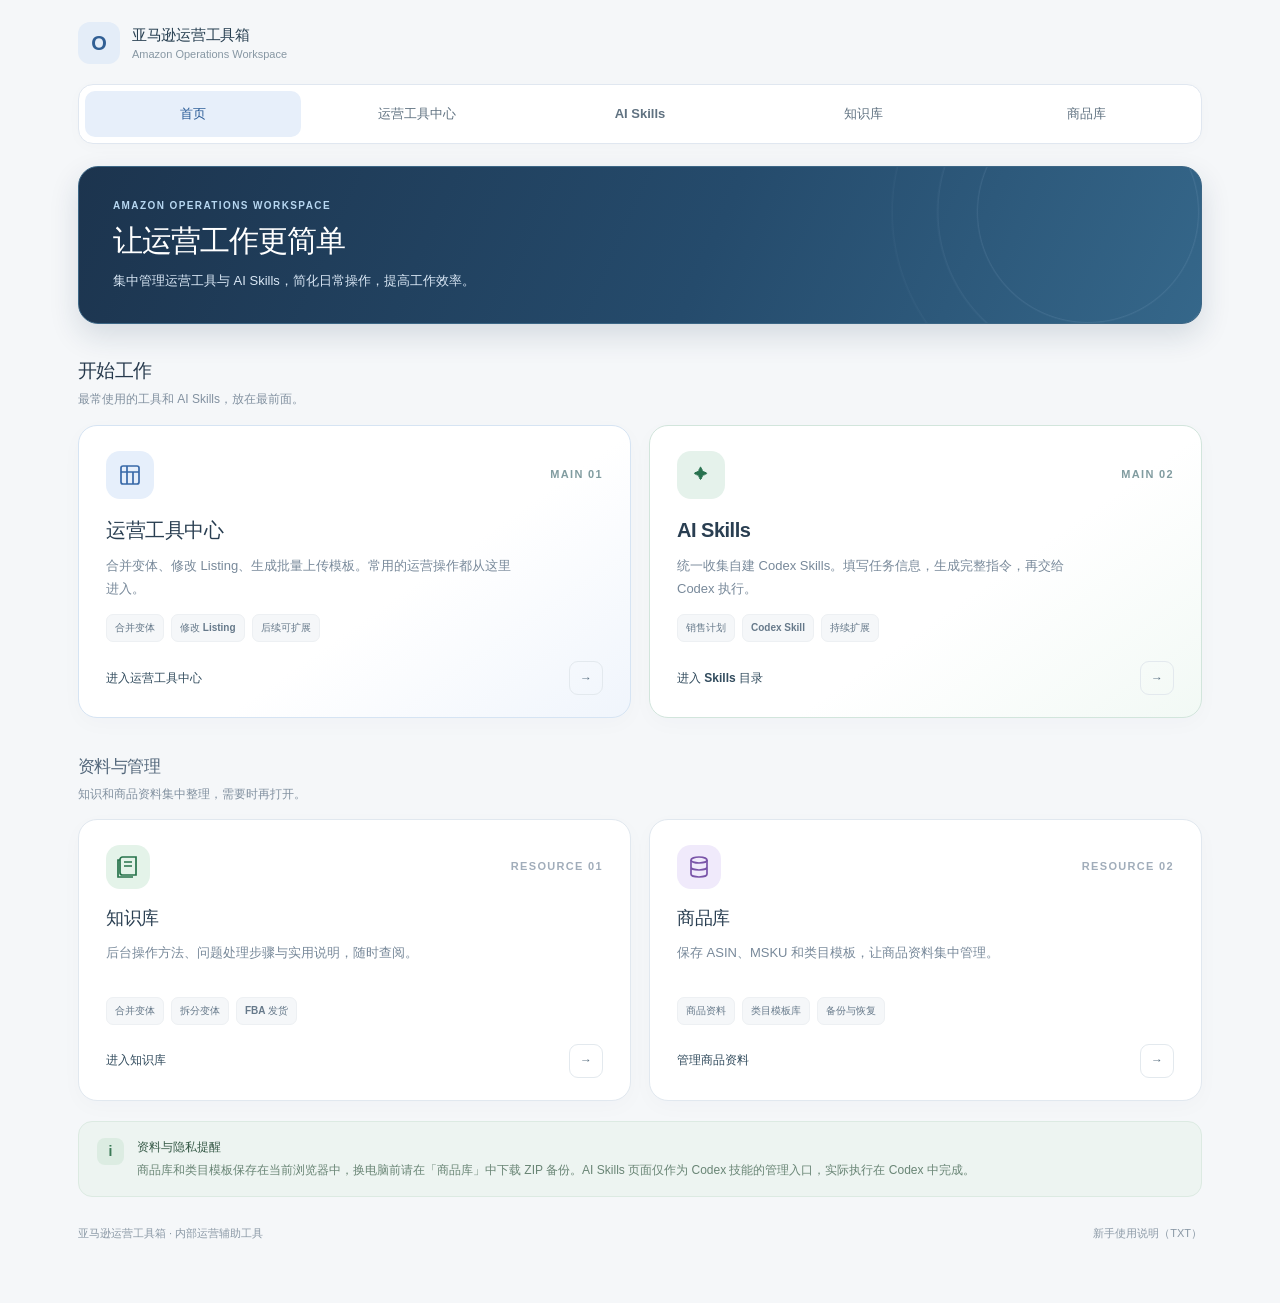
==== index.html @ e7466f0b "Polish homepage introduction copy" ====
<!doctype html>
<html lang="zh-CN">
<head>
<meta charset="utf-8"/>
<meta name="viewport" content="width=device-width, initial-scale=1"/>
<title>亚马逊运营工具箱</title>
<style>
:root{font-family:Inter,-apple-system,BlinkMacSystemFont,"Segoe UI","Microsoft YaHei",sans-serif;color:#243447;background:#f4f7fb;font-size:14px;line-height:1.6;font-synthesis:none}
*{box-sizing:border-box}body{margin:0}a{color:inherit;text-decoration:none}
.shell{max-width:1180px;margin:0 auto;padding:28px 26px 54px}
.topbar{display:flex;align-items:center;justify-content:space-between;gap:22px;margin-bottom:30px}
.brand{display:flex;align-items:center;gap:12px;min-width:0}
.brand-mark{display:grid;place-items:center;width:44px;height:44px;border-radius:14px;background:#dff1e6;color:#23734b;font-size:20px;font-weight:850}
.brand-name{font-size:14px;font-weight:800;color:#293d50}.brand-caption{font-size:11px;color:#8796a5;margin-top:2px}
.module-nav{display:flex;gap:5px;align-items:center;flex-wrap:wrap;padding:5px;border:1px solid #e2e8ef;background:#fff;border-radius:12px}
.module-nav a{padding:9px 13px;border-radius:8px;color:#627386;font-weight:700;font-size:12px;white-space:nowrap}
.module-nav a:hover{background:#f3f7f5;color:#2d6d4d}.module-nav a.active{background:#e7f3eb;color:#216b44}
.hero{display:grid;grid-template-columns:minmax(0,1.3fr) minmax(270px,.7fr);gap:22px;align-items:stretch;margin-bottom:22px}
.hero-main{padding:32px 36px;border-radius:22px;background:linear-gradient(125deg,#203c35 0%,#2c5947 64%,#39745b 100%);color:#fff;position:relative;overflow:hidden}
.hero-main:after{content:"";position:absolute;width:300px;height:300px;border:1px solid #ffffff18;border-radius:50%;right:-115px;top:-120px;box-shadow:0 0 0 36px #ffffff08,0 0 0 76px #ffffff05}
.eyebrow{font-size:10px;letter-spacing:.16em;font-weight:850;color:#c0e4ce;margin-bottom:12px}
h1{font-size:36px;line-height:1.22;letter-spacing:-.045em;margin:0;max-width:650px;position:relative;z-index:1}
.hero-main p{font-size:14px;line-height:1.9;color:#d6e6dc;max-width:600px;margin:15px 0 0;position:relative;z-index:1}
.hero-pill{display:inline-flex;align-items:center;gap:8px;margin-top:22px;padding:8px 12px;border-radius:999px;border:1px solid #ffffff2a;background:#ffffff0e;color:#eef8f1;font-size:11px;font-weight:700;position:relative;z-index:1}
.hero-pill span{width:6px;height:6px;border-radius:50%;background:#a7dfb9}
.hero-side{background:#fff;border:1px solid #e2e9ef;border-radius:22px;padding:22px 24px;display:flex;flex-direction:column;justify-content:center}
.hero-side h2{font-size:16px;margin:0;color:#2b4053;letter-spacing:-.02em}
.hero-side>p{font-size:12px;color:#8492a1;margin:5px 0 17px}
.flow-row{display:flex;gap:12px;align-items:center;padding:12px 0;border-top:1px solid #edf1f4}
.flow-icon{display:grid;place-items:center;width:34px;height:34px;flex:0 0 34px;border-radius:10px;background:#f0f5f2;color:#3b7755}
.flow-row strong{display:block;font-size:12px;color:#3c5063}.flow-row small{display:block;font-size:11px;color:#8a98a5;margin-top:2px}
.section-heading{display:flex;justify-content:space-between;align-items:flex-end;gap:18px;margin:32px 0 15px}
.section-heading h2{font-size:19px;letter-spacing:-.03em;margin:0;color:#26394c}.section-heading p{font-size:12px;color:#8291a0;margin:4px 0 0}
.module-grid{display:grid;grid-template-columns:repeat(2,minmax(0,1fr));gap:18px}
.module-card{display:flex;flex-direction:column;min-width:0;min-height:250px;background:#fff;border:1px solid #e1e8ef;border-radius:19px;padding:25px 27px 22px;box-shadow:0 6px 22px #26394c06;transition:transform .16s,border-color .16s,box-shadow .16s}
.module-card:hover{transform:translateY(-3px);border-color:#c4d9ce;box-shadow:0 12px 28px #26394c0c}
.card-top{display:flex;align-items:center;justify-content:space-between;gap:12px}
.card-icon{display:grid;place-items:center;width:48px;height:48px;border-radius:14px}
.knowledge .card-icon{background:#e4f3e9;color:#27734b}.tools .card-icon{background:#e6effb;color:#3969a8}.library .card-icon{background:#f0eafb;color:#7954a8}.skills .card-icon{background:#e5f2eb;color:#28724f}.agent .card-icon{background:#e2f5ec;color:#247b52}
.card-no{font-size:11px;font-weight:850;letter-spacing:.12em;color:#a1adba}
.module-card h3{font-size:20px;letter-spacing:-.025em;color:#293e51;margin:15px 0 8px}
.module-card .desc{font-size:13px;color:#78899a;line-height:1.8;margin:0;min-height:42px;max-width:410px}
.tag-row{display:flex;gap:7px;flex-wrap:wrap;margin-top:14px}
.tag{padding:5px 8px;background:#f5f7f9;border:1px solid #edf0f3;border-radius:7px;font-size:10px;color:#66798a;font-weight:700}
.card-foot{display:flex;align-items:center;justify-content:space-between;gap:10px;margin-top:auto;padding-top:19px;color:#314b5d;font-size:12px;font-weight:800}
.card-foot .arrow{display:grid;place-items:center;width:34px;height:34px;border:1px solid #e3e9ee;border-radius:9px;color:#5f7485;transition:transform .16s}
.module-card:hover .arrow{transform:translateX(3px)}
.module-card:focus-visible{outline:3px solid #7aaf90;outline-offset:3px}
.module-card.featured{border-color:#d2e5dc;background:linear-gradient(145deg,#ffffff 58%,#f2f9f5 100%)}
.module-card.featured.tools{background:linear-gradient(145deg,#ffffff 58%,#f0f5fc 100%);border-color:#d6e4f3}
.module-card.featured .card-no{color:#819ca0}
.section-heading.secondary{margin-top:35px}
.section-heading.secondary h2{font-size:17px;color:#53677b}
.module-card.secondary-card{min-height:220px}
.module-card.secondary-card h3{font-size:18px}
.module-card.secondary-card .card-icon{width:44px;height:44px}
.info-strip{display:flex;align-items:flex-start;gap:13px;padding:16px 18px;margin-top:20px;background:#edf4f1;border:1px solid #dceae2;border-radius:14px}
.info-mark{display:grid;place-items:center;flex:0 0 27px;width:27px;height:27px;border-radius:8px;background:#dcece2;color:#3b7956;font-weight:850}
.info-strip strong{display:block;color:#365a47;font-size:12px}.info-strip p{margin:3px 0 0;color:#698575;font-size:12px;line-height:1.7}
.footer{display:flex;justify-content:space-between;gap:16px;flex-wrap:wrap;color:#8b99a6;font-size:11px;margin-top:28px}
@media(max-width:900px){.topbar{align-items:flex-start;flex-direction:column;margin-bottom:25px}.hero{grid-template-columns:1fr}.hero-main{padding:30px}.hero-side{padding:21px 23px}.module-grid{grid-template-columns:1fr 1fr}}
@media(max-width:600px){.module-grid{grid-template-columns:1fr}.module-card.featured{min-height:0}.shell{padding:18px 13px 35px}.module-nav{width:100%;gap:3px}.module-nav a{flex:1;text-align:center;padding:9px 5px;font-size:11px}.hero-main{padding:25px 22px;border-radius:17px}h1{font-size:30px}.hero-side{border-radius:17px}.module-grid{grid-template-columns:1fr}.module-card{min-height:0}.module-card .desc{min-height:0}.section-heading{margin-top:26px}.footer{display:block}.footer span{display:block;margin-top:5px}}

/* 统一主导航：独立横排，优先展示常用工具与 Skills */
.topbar,.site-header,header:has(> nav){flex-direction:column!important;align-items:stretch!important;justify-content:flex-start!important;gap:17px!important;margin-bottom:26px!important}
.topbar .brand,.site-header .brand,header:has(> nav) .brand{align-self:flex-start}
nav[aria-label="工具模块"],nav[aria-label="工具导航"]{display:grid!important;grid-template-columns:repeat(5,minmax(0,1fr))!important;gap:8px!important;width:100%!important;padding:7px!important;margin:0!important;background:#fff!important;border:1px solid #e0e8ed!important;border-radius:16px!important;box-shadow:0 5px 20px rgba(35,53,72,.045)!important}
nav[aria-label="工具模块"] a,nav[aria-label="工具导航"] a{display:flex!important;align-items:center!important;justify-content:center!important;text-align:center!important;padding:13px 8px!important;min-height:47px!important;border:0!important;border-radius:11px!important;font-size:13px!important;font-weight:750!important;white-space:nowrap!important;text-decoration:none!important;color:#526677!important}
nav[aria-label="工具模块"] a:hover,nav[aria-label="工具导航"] a:hover{background:#f0f6f3!important;color:#28734d!important}
nav[aria-label="工具模块"] a.active,nav[aria-label="工具导航"] a.active{background:#e2f1e8!important;color:#216a46!important}
nav[aria-label="工具模块"] a:focus-visible,nav[aria-label="工具导航"] a:focus-visible{outline:2px solid #398e63!important;outline-offset:2px!important}
@media(max-width:650px){nav[aria-label="工具模块"],nav[aria-label="工具导航"]{display:flex!important;overflow-x:auto!important;gap:5px!important;scrollbar-width:thin}nav[aria-label="工具模块"] a,nav[aria-label="工具导航"] a{flex:0 0 auto!important;padding:11px 13px!important;min-height:43px!important}}

</style>
<link rel="stylesheet" href="./workspace-shell.css?v=navy-20261105-1"/>
</head>
<body>
<main class="shell">
<header class="workspace-header"><a class="workspace-brand" href="./index.html" aria-label="亚马逊运营工具箱首页"><span class="workspace-logo" aria-hidden="true">O</span><span><span class="workspace-name">亚马逊运营工具箱</span><span class="workspace-sub">Amazon Operations Workspace</span></span></a><nav class="workspace-nav" aria-label="工具模块">
<a href="./index.html" class="active" aria-current="page">首页</a>
<a href="./tools.html" id="navTools">运营工具中心</a>
<a href="./skills.html">AI Skills</a>
<a href="./variation-guide.html">知识库</a>
<a href="./listing.html?view=library" id="navLibrary">商品库</a>
</nav></header>
<section class="hero workspace-home-hero" aria-labelledby="pageTitle">
  <div class="hero-main workspace-intro">
    <div class="eyebrow">AMAZON OPERATIONS WORKSPACE</div>
    <h1 id="pageTitle">让运营工作更简单</h1>
    <p>集中管理运营工具与 AI Skills，简化日常操作，提高工作效率。</p>
    <div class="hero-pill"><span></span>常用工具优先 · AI Skills 集中管理</div>
  </div>
  <aside class="hero-side">
    <h2>从这里开始</h2>
    <p>选择任务入口，减少重复查找。</p>
    <div class="flow-row"><span class="flow-icon">▦</span><span><strong>运营工具中心</strong><small>变体合并、Listing 修改等</small></span></div>
    <div class="flow-row"><span class="flow-icon">✦</span><span><strong>AI Skills</strong><small>销售计划与后续自建技能</small></span></div>
    <div class="flow-row"><span class="flow-icon">▤</span><span><strong>知识库</strong><small>操作方法与使用说明</small></span></div>
    <div class="flow-row"><span class="flow-icon">▱</span><span><strong>商品库</strong><small>ASIN、MSKU 与类目模板</small></span></div>
  </aside>
</section>
<div class="section-heading"><div><h2>开始工作</h2><p>最常使用的工具和 AI Skills，放在最前面。</p></div></div>
<section class="module-grid" aria-label="主要功能入口">
  <a class="module-card tools featured" href="./tools.html">
    <div class="card-top"><span class="card-icon"><svg width="24" height="24" viewBox="0 0 24 24" fill="none" stroke="currentColor" stroke-width="1.7"><rect x="3" y="3" width="18" height="18" rx="2"/><path d="M3 9h18M9 3v18M15 9v12"/></svg></span><span class="card-no">MAIN 01</span></div>
    <h3>运营工具中心</h3><p class="desc">合并变体、修改 Listing、生成批量上传模板。常用的运营操作都从这里进入。</p>
    <div class="tag-row"><span class="tag">合并变体</span><span class="tag">修改 Listing</span><span class="tag">后续可扩展</span></div>
    <div class="card-foot"><span>进入运营工具中心</span><span class="arrow">→</span></div>
  </a>
  <a class="module-card skills featured" href="./skills.html">
    <div class="card-top"><span class="card-icon" aria-hidden="true">✦</span><span class="card-no">MAIN 02</span></div>
    <h3>AI Skills</h3><p class="desc">统一收集自建 Codex Skills。填写任务信息，生成完整指令，再交给 Codex 执行。</p>
    <div class="tag-row"><span class="tag">销售计划</span><span class="tag">Codex Skill</span><span class="tag">持续扩展</span></div>
    <div class="card-foot"><span>进入 Skills 目录</span><span class="arrow">→</span></div>
  </a>
</section>
<div class="section-heading secondary"><div><h2>资料与管理</h2><p>知识和商品资料集中整理，需要时再打开。</p></div></div>
<section class="module-grid" aria-label="资料管理入口">
  <a class="module-card knowledge secondary-card" href="./variation-guide.html">
    <div class="card-top"><span class="card-icon"><svg width="24" height="24" viewBox="0 0 24 24" fill="none" stroke="currentColor" stroke-width="1.7"><path d="M4 4.5A2.5 2.5 0 0 1 6.5 2H20v18H6.5A2.5 2.5 0 0 1 4 17.5z"/><path d="M4 5H2v17h15M8 7h8M8 11h8"/></svg></span><span class="card-no">RESOURCE 01</span></div>
    <h3>知识库</h3><p class="desc">后台操作方法、问题处理步骤与实用说明，随时查阅。</p>
    <div class="tag-row"><span class="tag">合并变体</span><span class="tag">拆分变体</span><span class="tag">FBA 发货</span></div>
    <div class="card-foot"><span>进入知识库</span><span class="arrow">→</span></div>
  </a>
  <a class="module-card library secondary-card" href="./listing.html?view=library">
    <div class="card-top"><span class="card-icon"><svg width="24" height="24" viewBox="0 0 24 24" fill="none" stroke="currentColor" stroke-width="1.7"><ellipse cx="12" cy="5" rx="8" ry="3"/><path d="M4 5v14c0 1.7 3.6 3 8 3s8-1.3 8-3V5M4 12c0 1.7 3.6 3 8 3s8-1.3 8-3"/></svg></span><span class="card-no">RESOURCE 02</span></div>
    <h3>商品库</h3><p class="desc">保存 ASIN、MSKU 和类目模板，让商品资料集中管理。</p>
    <div class="tag-row"><span class="tag">商品资料</span><span class="tag">类目模板库</span><span class="tag">备份与恢复</span></div>
    <div class="card-foot"><span>管理商品资料</span><span class="arrow">→</span></div>
  </a>
</section>
<div class="info-strip"><span class="info-mark">i</span><div><strong>资料与隐私提醒</strong><p>商品库和类目模板保存在当前浏览器中，换电脑前请在「商品库」中下载 ZIP 备份。AI Skills 页面仅作为 Codex 技能的管理入口，实际执行在 Codex 中完成。</p></div></div>
<footer class="footer"><span>亚马逊运营工具箱 · 内部运营辅助工具</span><span><a href="./使用说明.txt" download="亚马逊运营工具箱-新手使用说明.txt">新手使用说明（TXT）</a></span></footer>
</main>
</body>
</html>
---- workspace-shell.css ----
/* Unified workspace visual system — shared across active pages */
:root{--ws-ink:#24364b;--ws-muted:#73869a;--ws-line:#e0e7f0;--ws-green:#365f91}
body{background:#f5f7f9!important;color:var(--ws-ink)}
.shell{max-width:1180px!important;margin:0 auto!important;padding:22px 28px 60px!important}
.workspace-header{display:flex!important;flex-direction:column!important;align-items:stretch!important;gap:20px!important;margin:0 0 22px!important}
.workspace-brand{display:flex!important;align-items:center!important;gap:12px!important;align-self:flex-start!important;text-decoration:none!important;color:#263e50!important}
.workspace-brand .workspace-logo{display:grid;place-items:center;width:42px;height:42px;flex:0 0 42px;background:#e4edf8;color:#315f94;border-radius:12px;font-size:20px;font-weight:850}
.workspace-brand .workspace-name{display:block;font-size:15px;font-weight:800;line-height:1.4;letter-spacing:-.02em}
.workspace-brand .workspace-sub{display:block;font-size:11px;color:#8797a3;font-weight:500;line-height:1.5;margin-top:1px}
nav.workspace-nav{width:100%!important;display:grid!important;grid-template-columns:repeat(5,minmax(0,1fr))!important;gap:7px!important;margin:0!important;padding:6px!important;background:#fff!important;border:1px solid var(--ws-line)!important;border-radius:15px!important;box-shadow:0 3px 16px #26394c05!important}
nav.workspace-nav a{display:flex!important;align-items:center!important;justify-content:center!important;min-height:46px!important;padding:10px 8px!important;border:0!important;border-radius:10px!important;text-align:center!important;text-decoration:none!important;color:#607281!important;font-size:13px!important;font-weight:720!important;white-space:nowrap!important;background:transparent!important}
nav.workspace-nav a.active{background:#e7effa!important;color:#295b96!important}
nav.workspace-nav a:hover:not(.active){background:#f0f4fa!important;color:#315f94!important}
nav.workspace-nav a:focus-visible{outline:2px solid #547eaf!important;outline-offset:2px!important}
.workspace-intro,.hero.workspace-intro,.hero-main.workspace-intro{box-sizing:border-box!important;display:flex!important;flex-direction:column!important;justify-content:center!important;gap:0!important;min-height:158px!important;height:auto!important;margin:0 0 24px!important;padding:27px 34px!important;background:linear-gradient(114deg,#1c344e 0%,#254b6c 56%,#35678a 100%)!important;border:1px solid #3c6685!important;border-radius:20px!important;box-shadow:0 12px 30px rgba(21,48,78,.14)!important;color:#f6faf8!important;overflow:hidden!important;position:relative!important;isolation:isolate!important}
.workspace-intro:before{content:""!important;position:absolute!important;right:-102px!important;top:-170px!important;width:430px!important;height:430px!important;border-radius:50%!important;background:radial-gradient(circle at 50% 50%,transparent 36%,rgba(186,211,239,.10) 36.3%,transparent 36.8%,transparent 49%,rgba(186,211,239,.07) 49.3%,transparent 50%,transparent 64%,rgba(186,211,239,.045) 64.3%,transparent 65%)!important;pointer-events:none!important;z-index:-1!important}
.workspace-intro:after{display:none!important}
.workspace-intro>*{position:relative;z-index:1}
.workspace-intro .eyebrow{margin:0 0 7px!important;color:#b7d7f1!important;font-size:10px!important;font-weight:800!important;letter-spacing:.14em!important}
.workspace-intro h1,.workspace-intro #pageTitle{margin:0!important;color:#ffffff!important;font-size:30px!important;font-weight:800!important;line-height:1.32!important;letter-spacing:-.035em!important;max-width:900px!important}
.workspace-intro p,.workspace-intro .hero-copy,.workspace-intro #pageDescription{margin:9px 0 0!important;color:#d9e7f5!important;font-size:13px!important;font-weight:400!important;line-height:1.7!important;max-width:890px!important}
.workspace-intro p strong{color:#fff!important}
.workspace-intro .hero-pill{display:none!important}
.workspace-home-hero{display:block!important;margin:0!important}
.workspace-home-hero .hero-side{display:none!important}
.workspace-home-hero .hero-main.workspace-intro{margin-bottom:24px!important}
.workspace-home-hero h1 br{display:none!important}
.workspace-home-hero h1 br:after{content:" "}
.workspace-body-nav-spacer{display:none}
@media(max-width:700px){.shell{padding:16px 14px 38px!important}.workspace-header{gap:13px!important;margin-bottom:17px!important}nav.workspace-nav{display:flex!important;overflow-x:auto!important;gap:3px!important;scrollbar-width:thin}nav.workspace-nav a{flex:0 0 auto!important;min-height:41px!important;padding:9px 13px!important;font-size:12px!important}.workspace-intro,.hero.workspace-intro,.hero-main.workspace-intro{min-height:145px!important;padding:24px 22px!important;border-radius:16px!important}.workspace-intro h1,.workspace-intro #pageTitle{font-size:26px!important}}
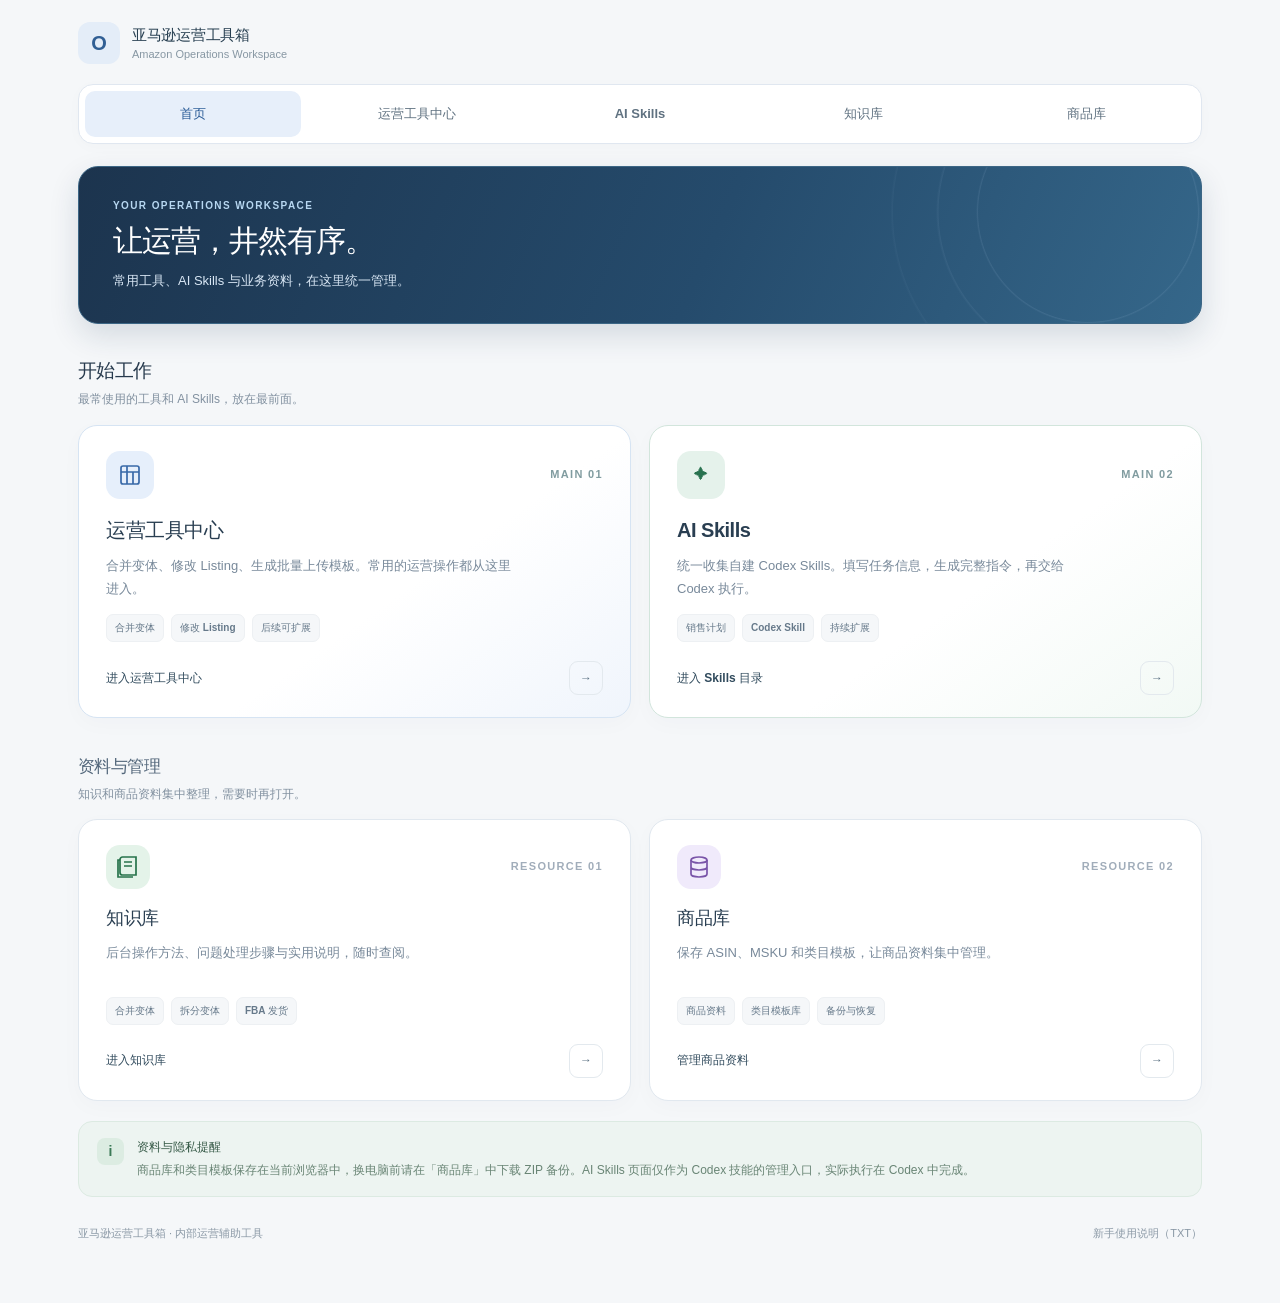
==== commit 6bf5a017: "Refine homepage hero copy for a minimalist premium app tone" ====
--- a/index.html
+++ b/index.html
@@ -85,9 +85,9 @@
 </nav></header>
 <section class="hero workspace-home-hero" aria-labelledby="pageTitle">
   <div class="hero-main workspace-intro">
-    <div class="eyebrow">AMAZON OPERATIONS WORKSPACE</div>
-    <h1 id="pageTitle">让运营工作更简单</h1>
-    <p>集中管理运营工具与 AI Skills，简化日常操作，提高工作效率。</p>
+    <div class="eyebrow">YOUR OPERATIONS WORKSPACE</div>
+    <h1 id="pageTitle">让运营，井然有序。</h1>
+    <p>常用工具、AI Skills 与业务资料，在这里统一管理。</p>
     <div class="hero-pill"><span></span>常用工具优先 · AI Skills 集中管理</div>
   </div>
   <aside class="hero-side">
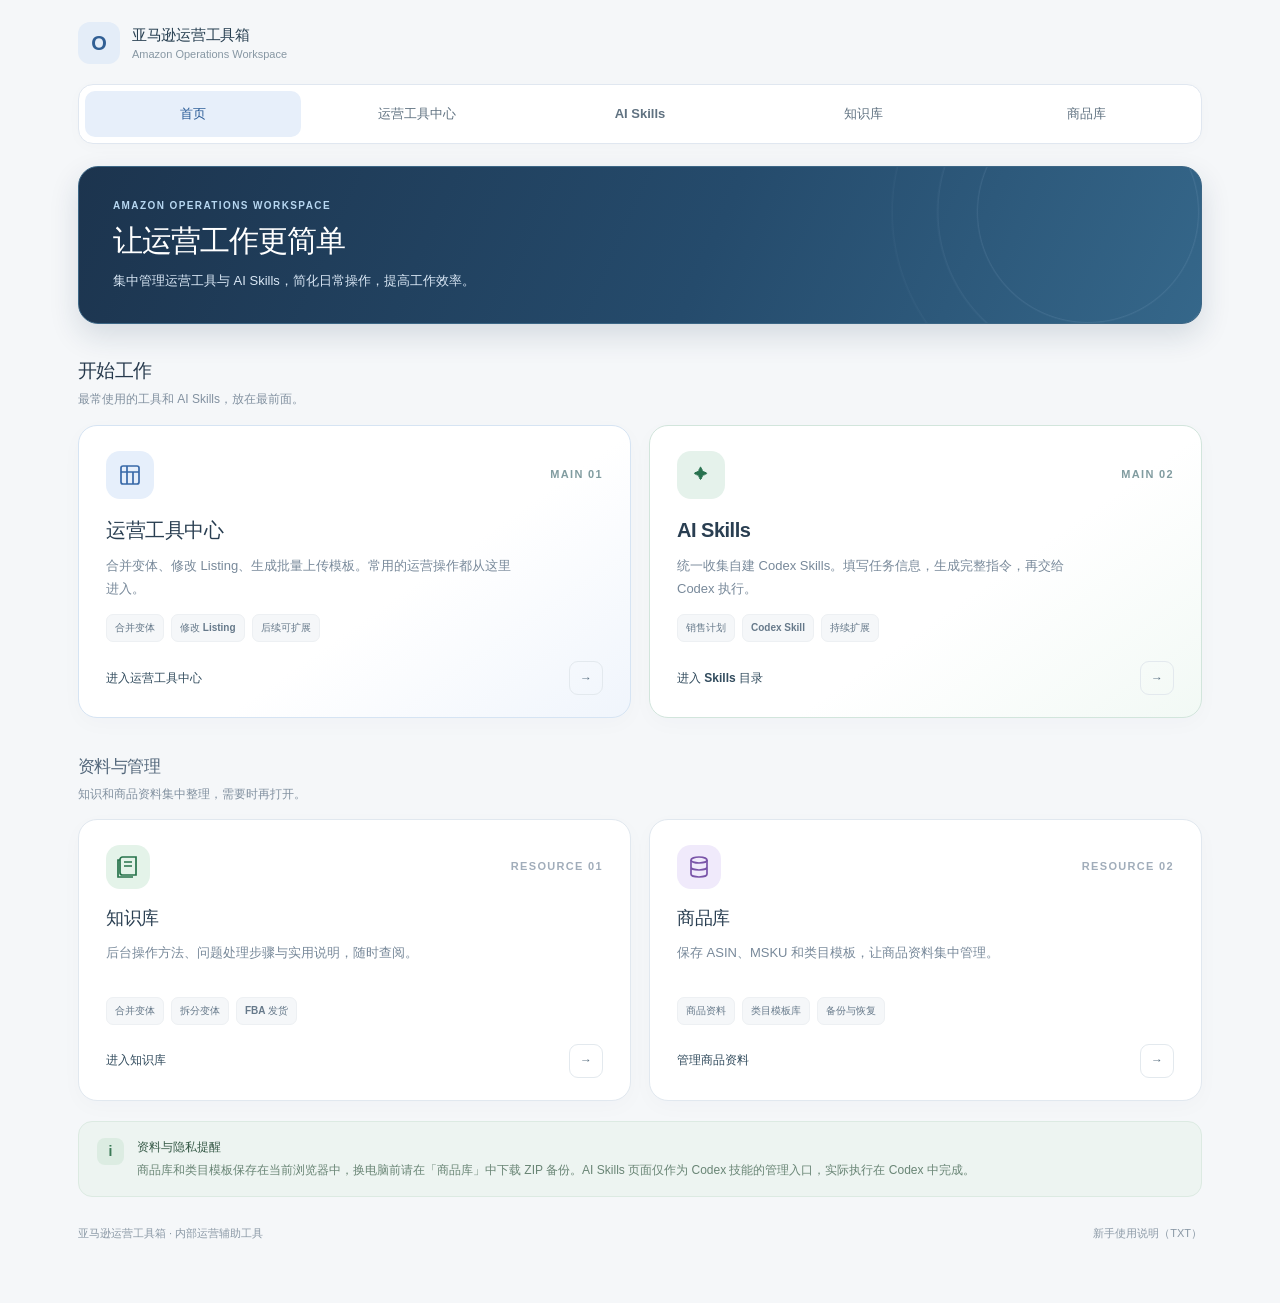
==== commit 6c2ab615: "Refine premium workspace hero copy and restore homepage wording" ====
--- a/index.html
+++ b/index.html
@@ -85,9 +85,9 @@
 </nav></header>
 <section class="hero workspace-home-hero" aria-labelledby="pageTitle">
   <div class="hero-main workspace-intro">
-    <div class="eyebrow">YOUR OPERATIONS WORKSPACE</div>
-    <h1 id="pageTitle">让运营，井然有序。</h1>
-    <p>常用工具、AI Skills 与业务资料，在这里统一管理。</p>
+    <div class="eyebrow">AMAZON OPERATIONS WORKSPACE</div>
+    <h1 id="pageTitle">让运营工作更简单</h1>
+    <p>集中管理运营工具与 AI Skills，简化日常操作，提高工作效率。</p>
     <div class="hero-pill"><span></span>常用工具优先 · AI Skills 集中管理</div>
   </div>
   <aside class="hero-side">
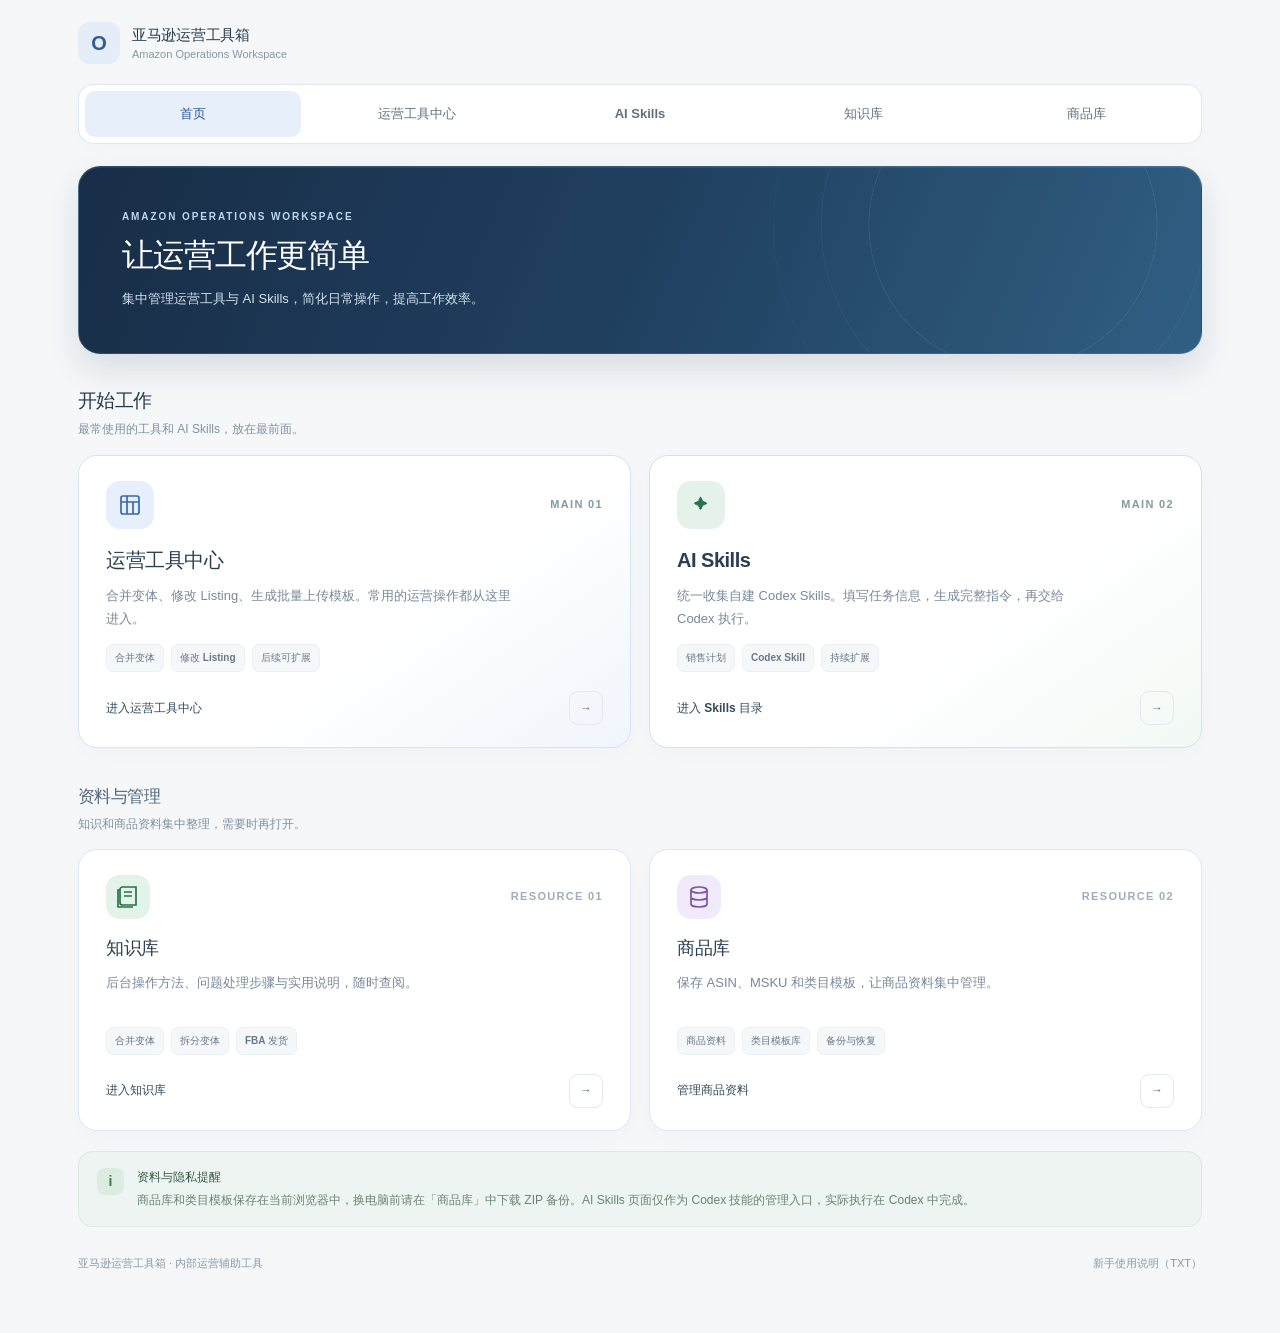
==== commit d6efee6f: "Refresh premium blue theme styles without stale cache" ====
--- a/index.html
+++ b/index.html
@@ -72,7 +72,7 @@
 @media(max-width:650px){nav[aria-label="工具模块"],nav[aria-label="工具导航"]{display:flex!important;overflow-x:auto!important;gap:5px!important;scrollbar-width:thin}nav[aria-label="工具模块"] a,nav[aria-label="工具导航"] a{flex:0 0 auto!important;padding:11px 13px!important;min-height:43px!important}}
 
 </style>
-<link rel="stylesheet" href="./workspace-shell.css?v=navy-20261105-1"/>
+<link rel="stylesheet" href="./workspace-shell.css?v=navy-premium-20261105-2"/>
 </head>
 <body>
 <main class="shell">
--- a/workspace-shell.css
+++ b/workspace-shell.css
@@ -28,3 +28,35 @@
 .workspace-home-hero h1 br:after{content:" "}
 .workspace-body-nav-spacer{display:none}
 @media(max-width:700px){.shell{padding:16px 14px 38px!important}.workspace-header{gap:13px!important;margin-bottom:17px!important}nav.workspace-nav{display:flex!important;overflow-x:auto!important;gap:3px!important;scrollbar-width:thin}nav.workspace-nav a{flex:0 0 auto!important;min-height:41px!important;padding:9px 13px!important;font-size:12px!important}.workspace-intro,.hero.workspace-intro,.hero-main.workspace-intro{min-height:145px!important;padding:24px 22px!important;border-radius:16px!important}.workspace-intro h1,.workspace-intro #pageTitle{font-size:26px!important}}
+
+/* Premium dark-blue introduction cards: restrained typography and depth */
+.workspace-intro,.hero.workspace-intro,.hero-main.workspace-intro{
+ min-height:188px!important;
+ padding:34px 43px!important;
+ background:linear-gradient(113deg,#182d47 0%,#203f5f 49%,#305f83 100%)!important;
+ border:1px solid rgba(153,189,222,.19)!important;
+ border-radius:22px!important;
+ box-shadow:0 15px 34px rgba(23,51,80,.13),inset 0 1px rgba(255,255,255,.08)!important;
+}
+.workspace-intro:before{
+ right:-72px!important;top:-202px!important;width:520px!important;height:520px!important;
+ background:radial-gradient(circle at center,transparent 39%,rgba(182,210,241,.13) 39.1%,transparent 39.4%,transparent 52%,rgba(182,210,241,.075) 52.1%,transparent 52.4%,transparent 65%,rgba(182,210,241,.04) 65.1%,transparent 65.4%)!important;
+}
+.workspace-intro .eyebrow{
+ font-size:10px!important;letter-spacing:.19em!important;
+ font-weight:750!important;color:#bdd6ef!important;margin-bottom:10px!important;
+}
+.workspace-intro h1,.workspace-intro #pageTitle{
+ font-size:32px!important;letter-spacing:-.035em!important;
+ font-weight:760!important;line-height:1.25!important;
+}
+.workspace-intro p,.workspace-intro .hero-copy,.workspace-intro #pageDescription{
+ max-width:690px!important;font-size:13px!important;line-height:1.85!important;
+ font-weight:400!important;color:#d5e3f1!important;margin-top:12px!important;
+}
+.workspace-home-hero .hero-main.workspace-intro{margin-bottom:24px!important}
+@media(max-width:700px){
+ .workspace-intro,.hero.workspace-intro,.hero-main.workspace-intro{min-height:166px!important;padding:26px 24px!important}
+ .workspace-intro h1,.workspace-intro #pageTitle{font-size:27px!important}
+ .workspace-intro:before{right:-240px!important}
+}
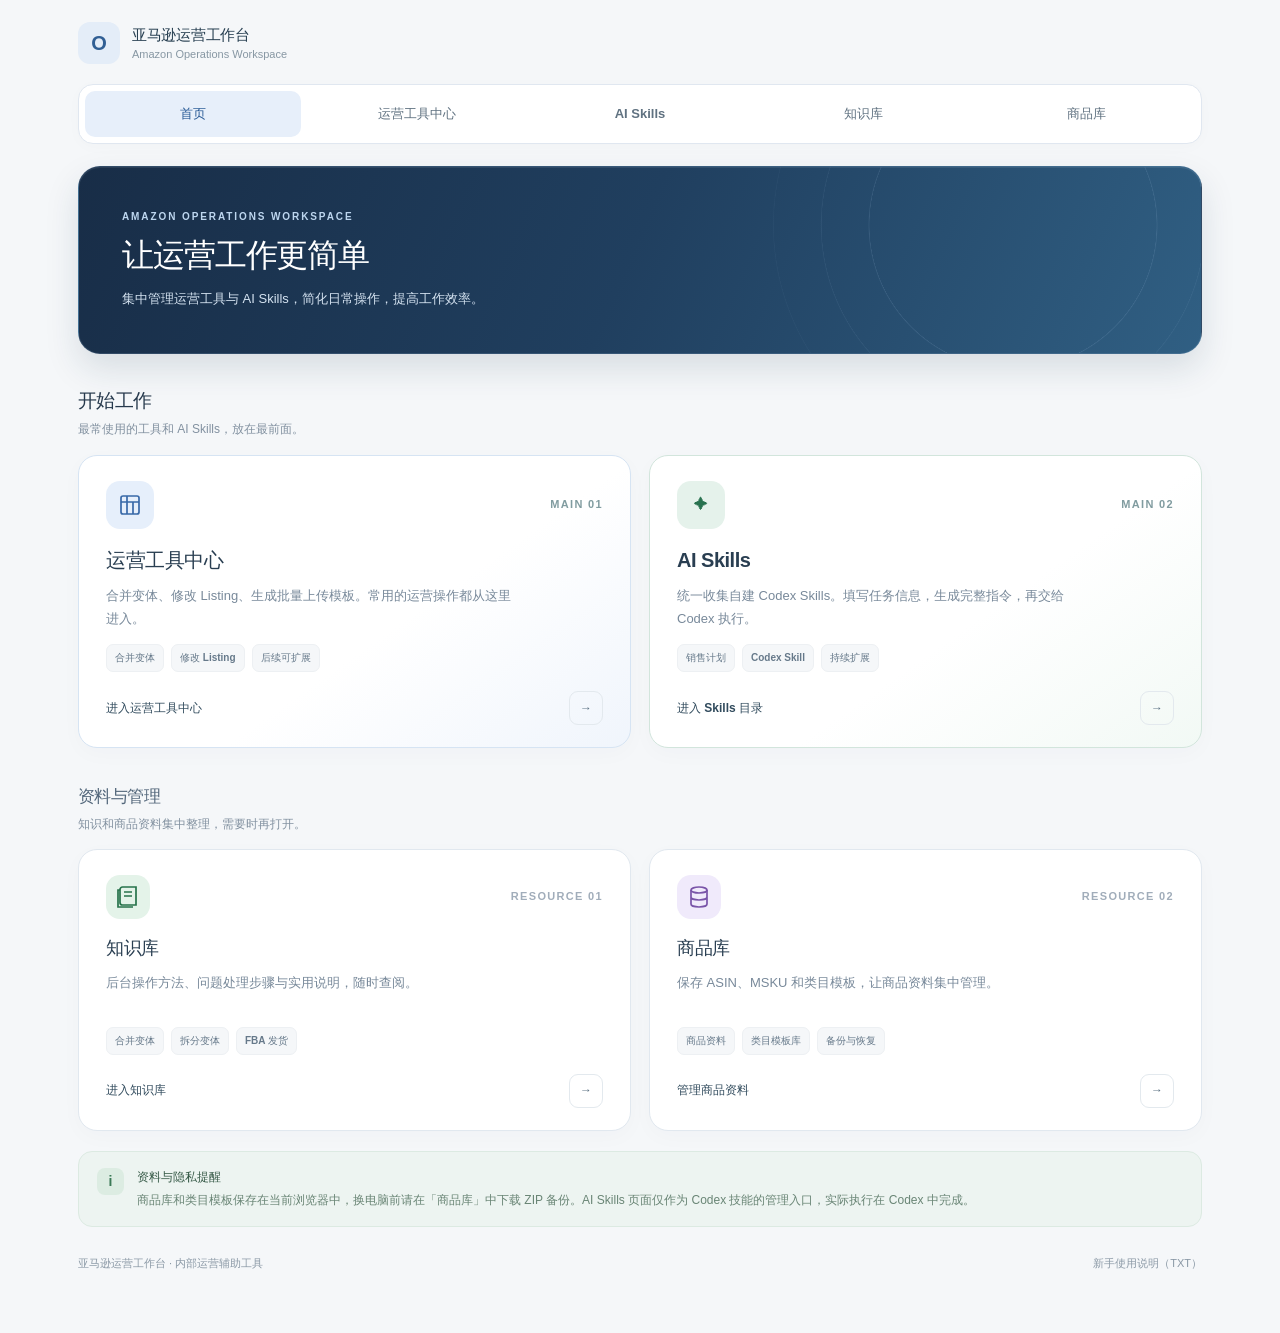
==== commit bb24a478: "Rename workspace brand to 亚马逊运营工作台" ====
--- a/index.html
+++ b/index.html
@@ -3,7 +3,7 @@
 <head>
 <meta charset="utf-8"/>
 <meta name="viewport" content="width=device-width, initial-scale=1"/>
-<title>亚马逊运营工具箱</title>
+<title>亚马逊运营工作台</title>
 <style>
 :root{font-family:Inter,-apple-system,BlinkMacSystemFont,"Segoe UI","Microsoft YaHei",sans-serif;color:#243447;background:#f4f7fb;font-size:14px;line-height:1.6;font-synthesis:none}
 *{box-sizing:border-box}body{margin:0}a{color:inherit;text-decoration:none}
@@ -76,7 +76,7 @@
 </head>
 <body>
 <main class="shell">
-<header class="workspace-header"><a class="workspace-brand" href="./index.html" aria-label="亚马逊运营工具箱首页"><span class="workspace-logo" aria-hidden="true">O</span><span><span class="workspace-name">亚马逊运营工具箱</span><span class="workspace-sub">Amazon Operations Workspace</span></span></a><nav class="workspace-nav" aria-label="工具模块">
+<header class="workspace-header"><a class="workspace-brand" href="./index.html" aria-label="亚马逊运营工作台首页"><span class="workspace-logo" aria-hidden="true">O</span><span><span class="workspace-name">亚马逊运营工作台</span><span class="workspace-sub">Amazon Operations Workspace</span></span></a><nav class="workspace-nav" aria-label="工具模块">
 <a href="./index.html" class="active" aria-current="page">首页</a>
 <a href="./tools.html" id="navTools">运营工具中心</a>
 <a href="./skills.html">AI Skills</a>
@@ -130,7 +130,7 @@
   </a>
 </section>
 <div class="info-strip"><span class="info-mark">i</span><div><strong>资料与隐私提醒</strong><p>商品库和类目模板保存在当前浏览器中，换电脑前请在「商品库」中下载 ZIP 备份。AI Skills 页面仅作为 Codex 技能的管理入口，实际执行在 Codex 中完成。</p></div></div>
-<footer class="footer"><span>亚马逊运营工具箱 · 内部运营辅助工具</span><span><a href="./使用说明.txt" download="亚马逊运营工具箱-新手使用说明.txt">新手使用说明（TXT）</a></span></footer>
+<footer class="footer"><span>亚马逊运营工作台 · 内部运营辅助工具</span><span><a href="./使用说明.txt" download="亚马逊运营工作台-新手使用说明.txt">新手使用说明（TXT）</a></span></footer>
 </main>
 </body>
 </html>
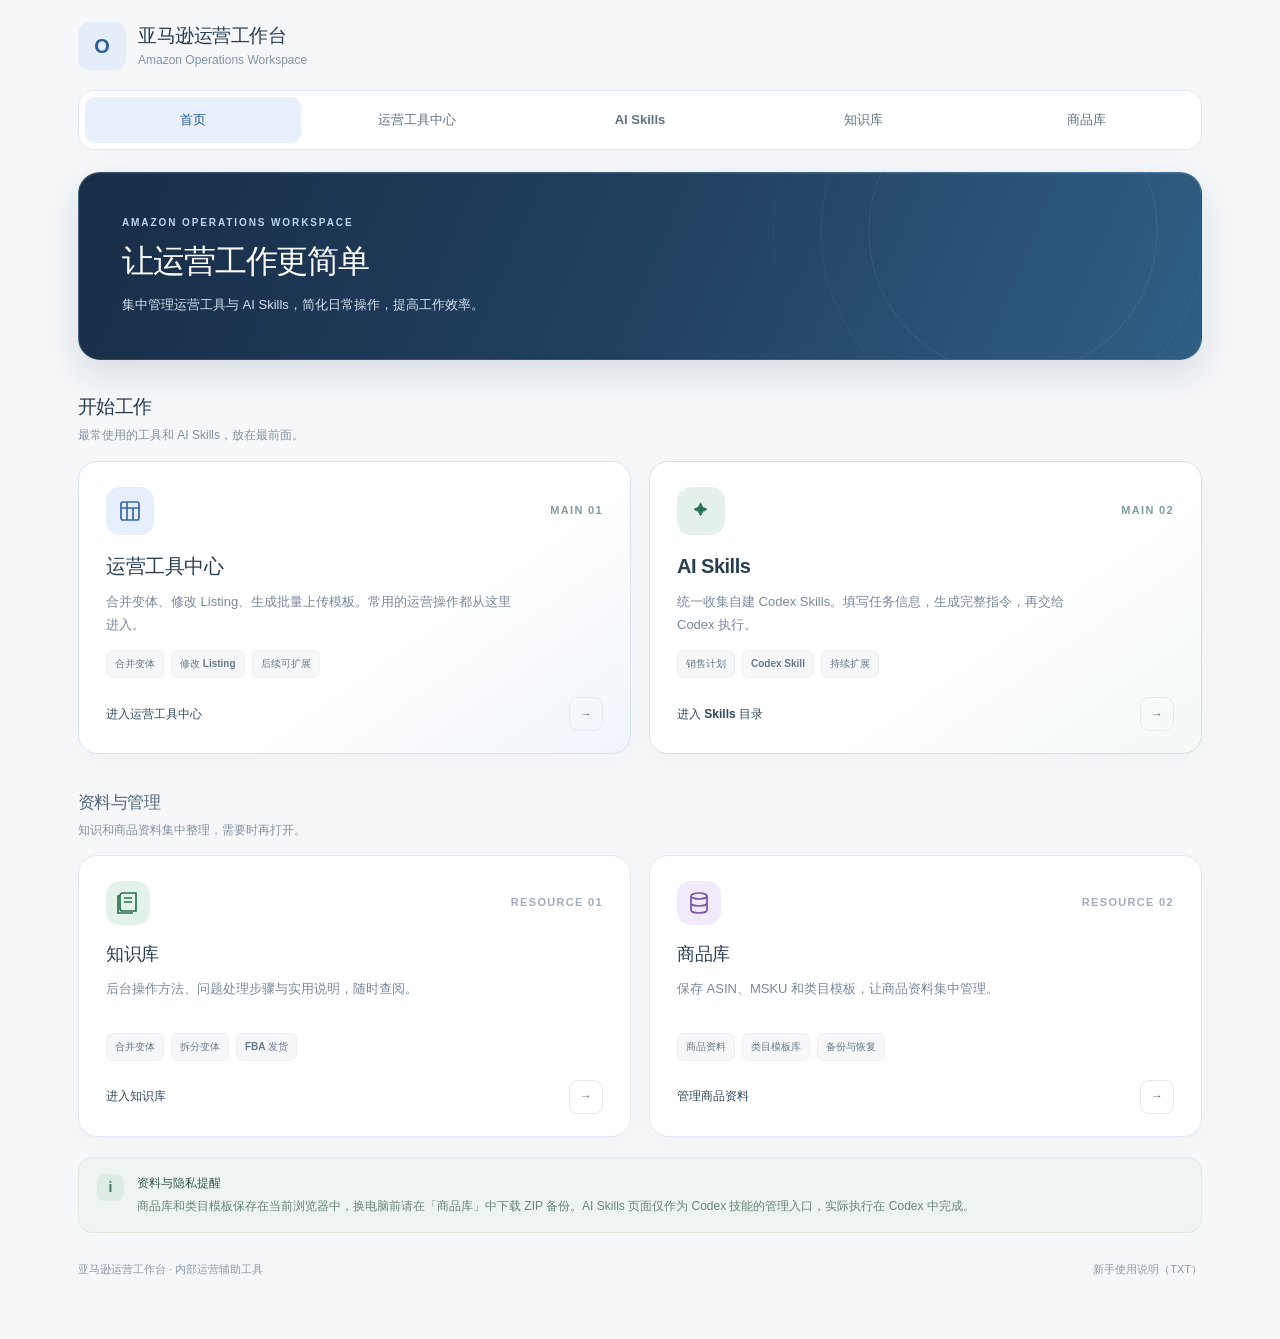
==== commit 7a0b1951: "Load refreshed larger workspace branding stylesheet" ====
--- a/index.html
+++ b/index.html
@@ -72,7 +72,7 @@
 @media(max-width:650px){nav[aria-label="工具模块"],nav[aria-label="工具导航"]{display:flex!important;overflow-x:auto!important;gap:5px!important;scrollbar-width:thin}nav[aria-label="工具模块"] a,nav[aria-label="工具导航"] a{flex:0 0 auto!important;padding:11px 13px!important;min-height:43px!important}}
 
 </style>
-<link rel="stylesheet" href="./workspace-shell.css?v=navy-premium-20261105-2"/>
+<link rel="stylesheet" href="./workspace-shell.css?v=workspace-brand-20261105-3"/>
 </head>
 <body>
 <main class="shell">
--- a/workspace-shell.css
+++ b/workspace-shell.css
@@ -4,9 +4,9 @@
 .shell{max-width:1180px!important;margin:0 auto!important;padding:22px 28px 60px!important}
 .workspace-header{display:flex!important;flex-direction:column!important;align-items:stretch!important;gap:20px!important;margin:0 0 22px!important}
 .workspace-brand{display:flex!important;align-items:center!important;gap:12px!important;align-self:flex-start!important;text-decoration:none!important;color:#263e50!important}
-.workspace-brand .workspace-logo{display:grid;place-items:center;width:42px;height:42px;flex:0 0 42px;background:#e4edf8;color:#315f94;border-radius:12px;font-size:20px;font-weight:850}
-.workspace-brand .workspace-name{display:block;font-size:15px;font-weight:800;line-height:1.4;letter-spacing:-.02em}
-.workspace-brand .workspace-sub{display:block;font-size:11px;color:#8797a3;font-weight:500;line-height:1.5;margin-top:1px}
+.workspace-brand .workspace-logo{display:grid;place-items:center;width:48px;height:48px;flex:0 0 48px;background:#e4edf8;color:#315f94;border-radius:12px;font-size:20px;font-weight:850}
+.workspace-brand .workspace-name{display:block;font-size:19px;font-weight:800;line-height:1.35;letter-spacing:-.025em}
+.workspace-brand .workspace-sub{display:block;font-size:12px;color:#8294a5;font-weight:500;line-height:1.5;margin-top:2px}
 nav.workspace-nav{width:100%!important;display:grid!important;grid-template-columns:repeat(5,minmax(0,1fr))!important;gap:7px!important;margin:0!important;padding:6px!important;background:#fff!important;border:1px solid var(--ws-line)!important;border-radius:15px!important;box-shadow:0 3px 16px #26394c05!important}
 nav.workspace-nav a{display:flex!important;align-items:center!important;justify-content:center!important;min-height:46px!important;padding:10px 8px!important;border:0!important;border-radius:10px!important;text-align:center!important;text-decoration:none!important;color:#607281!important;font-size:13px!important;font-weight:720!important;white-space:nowrap!important;background:transparent!important}
 nav.workspace-nav a.active{background:#e7effa!important;color:#295b96!important}
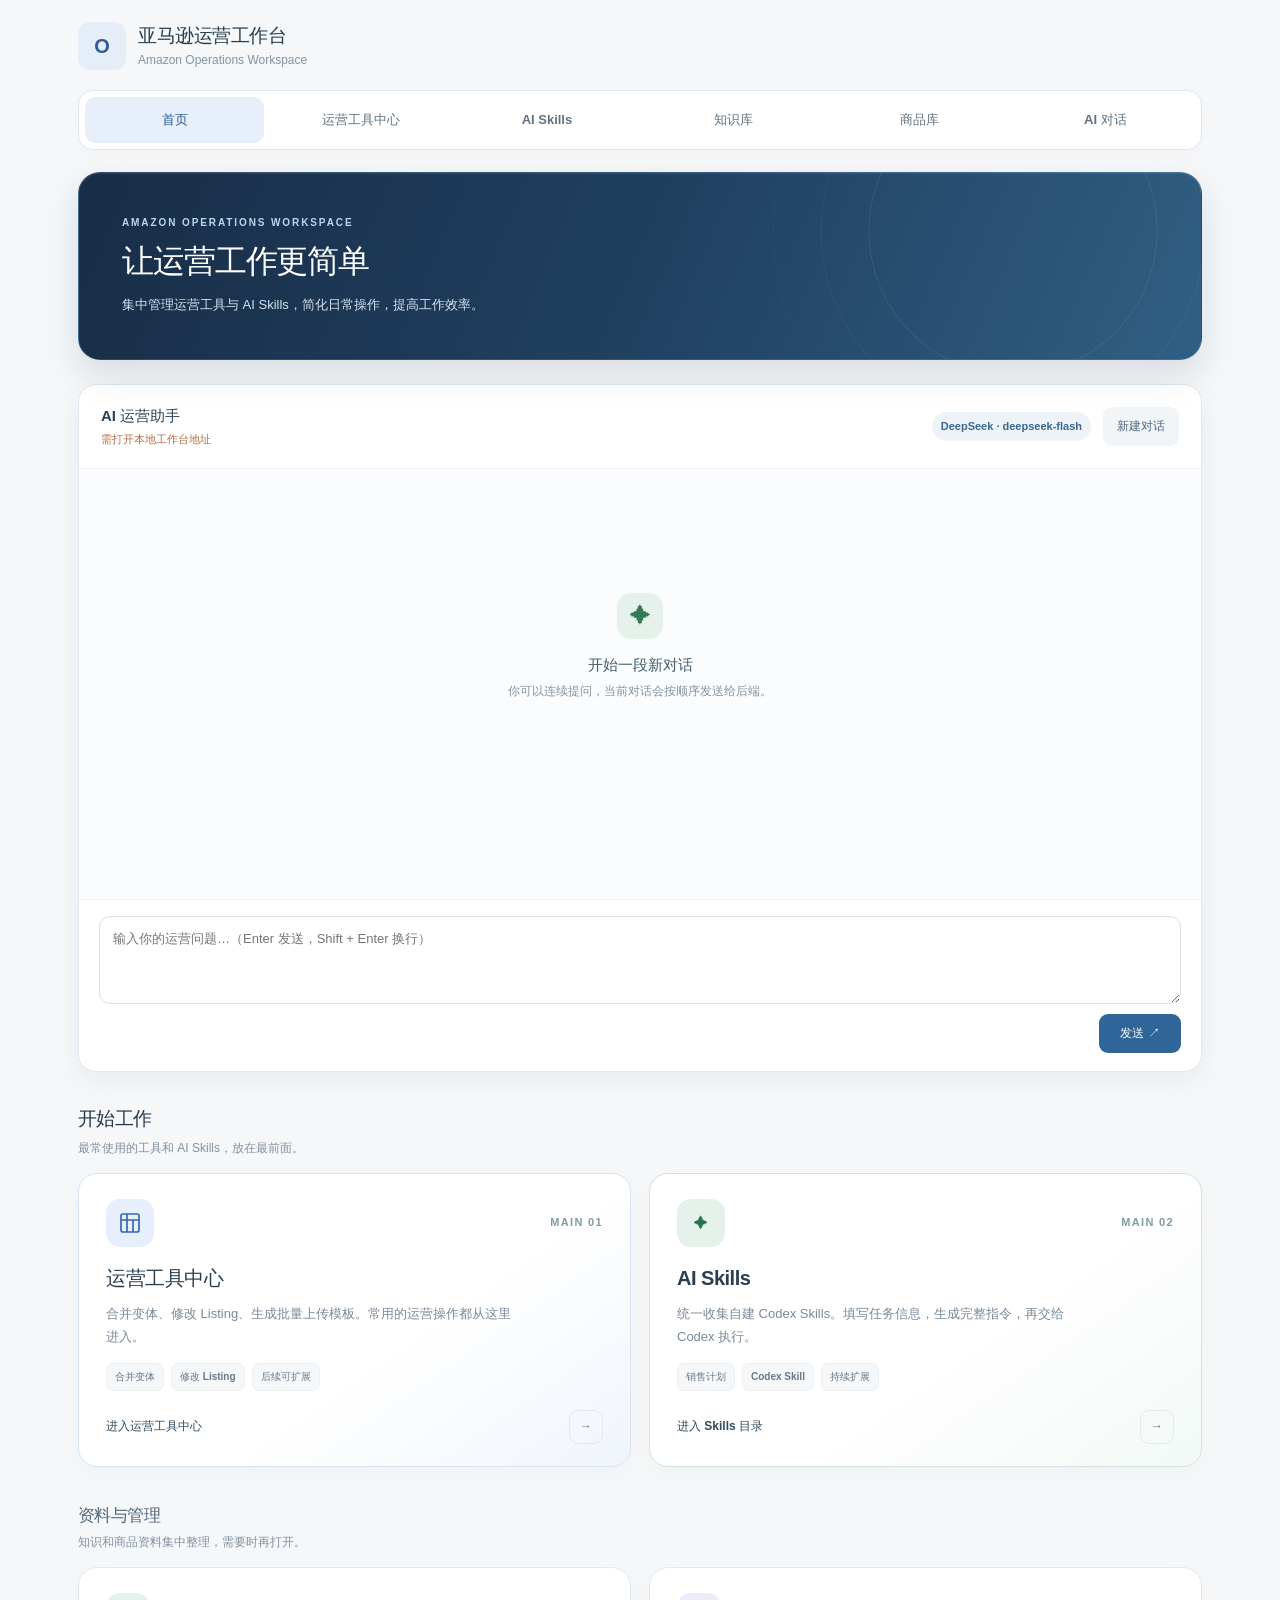
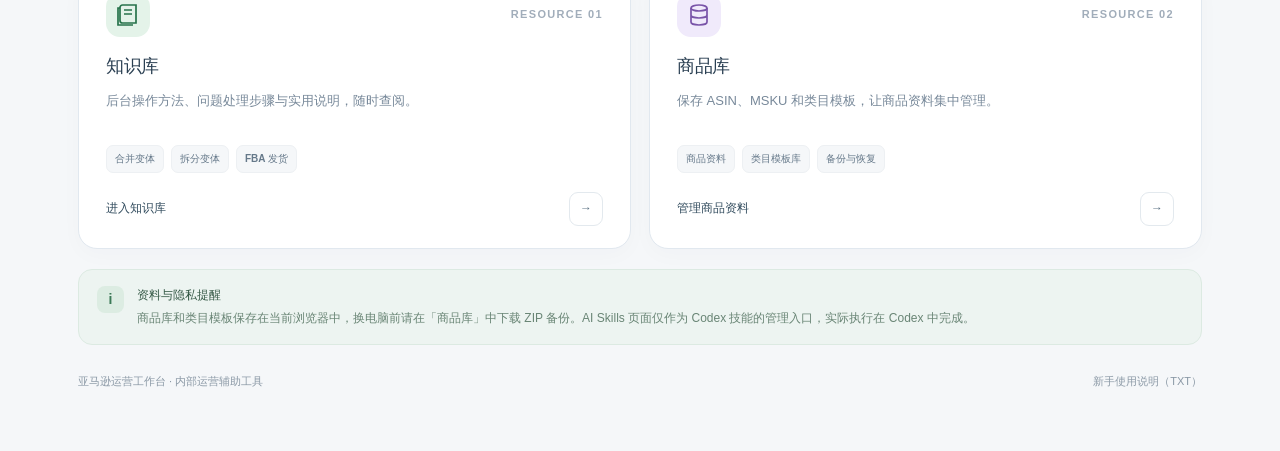
==== commit dca74f1e: "feat: finalize operations workspace integration" ====
--- a/index.html
+++ b/index.html
@@ -73,6 +73,7 @@
 
 </style>
 <link rel="stylesheet" href="./workspace-shell.css?v=workspace-brand-20261105-3"/>
+<link rel="stylesheet" href="./ai-chat.css"/>
 </head>
 <body>
 <main class="shell">
@@ -82,6 +83,7 @@
 <a href="./skills.html">AI Skills</a>
 <a href="./variation-guide.html">知识库</a>
 <a href="./listing.html?view=library" id="navLibrary">商品库</a>
+<a href="./ai-chat.html">AI 对话</a>
 </nav></header>
 <section class="hero workspace-home-hero" aria-labelledby="pageTitle">
   <div class="hero-main workspace-intro">
@@ -98,6 +100,17 @@
     <div class="flow-row"><span class="flow-icon">▤</span><span><strong>知识库</strong><small>操作方法与使用说明</small></span></div>
     <div class="flow-row"><span class="flow-icon">▱</span><span><strong>商品库</strong><small>ASIN、MSKU 与类目模板</small></span></div>
   </aside>
+</section>
+<section class="chat-card home-chat" aria-label="AI 运营助手">
+  <div class="chat-toolbar">
+    <div><strong>AI 运营助手</strong><span id="connectionStatus">正在检查本地后端…</span></div>
+    <div class="chat-toolbar-actions"><span class="model-badge">DeepSeek · deepseek-flash</span><button id="newChat" type="button" class="secondary-button">新建对话</button></div>
+  </div>
+  <div id="messages" class="messages" aria-live="polite"><div class="empty-state"><span class="empty-icon">✦</span><strong>欢迎使用 AI 运营助手</strong><p>可以从一个运营问题开始。当前对话不会读取商品库、销售计划、Skills 或 MCP 数据。</p></div></div>
+  <form id="chatForm" class="composer">
+    <textarea id="prompt" rows="3" maxlength="12000" placeholder="输入你的运营问题…（Enter 发送，Shift + Enter 换行）" required></textarea>
+    <div class="composer-foot"><span id="errorMessage" class="error" role="alert"></span><button id="sendButton" type="submit" class="send-button">发送 <span>↗</span></button></div>
+  </form>
 </section>
 <div class="section-heading"><div><h2>开始工作</h2><p>最常使用的工具和 AI Skills，放在最前面。</p></div></div>
 <section class="module-grid" aria-label="主要功能入口">
@@ -132,5 +145,6 @@
 <div class="info-strip"><span class="info-mark">i</span><div><strong>资料与隐私提醒</strong><p>商品库和类目模板保存在当前浏览器中，换电脑前请在「商品库」中下载 ZIP 备份。AI Skills 页面仅作为 Codex 技能的管理入口，实际执行在 Codex 中完成。</p></div></div>
 <footer class="footer"><span>亚马逊运营工作台 · 内部运营辅助工具</span><span><a href="./使用说明.txt" download="亚马逊运营工作台-新手使用说明.txt">新手使用说明（TXT）</a></span></footer>
 </main>
+<script src="./ai-chat.js"></script>
 </body>
-</html>+</html>
--- a/workspace-shell.css
+++ b/workspace-shell.css
@@ -7,7 +7,7 @@
 .workspace-brand .workspace-logo{display:grid;place-items:center;width:48px;height:48px;flex:0 0 48px;background:#e4edf8;color:#315f94;border-radius:12px;font-size:20px;font-weight:850}
 .workspace-brand .workspace-name{display:block;font-size:19px;font-weight:800;line-height:1.35;letter-spacing:-.025em}
 .workspace-brand .workspace-sub{display:block;font-size:12px;color:#8294a5;font-weight:500;line-height:1.5;margin-top:2px}
-nav.workspace-nav{width:100%!important;display:grid!important;grid-template-columns:repeat(5,minmax(0,1fr))!important;gap:7px!important;margin:0!important;padding:6px!important;background:#fff!important;border:1px solid var(--ws-line)!important;border-radius:15px!important;box-shadow:0 3px 16px #26394c05!important}
+nav.workspace-nav{width:100%!important;display:grid!important;grid-template-columns:repeat(6,minmax(0,1fr))!important;gap:7px!important;margin:0!important;padding:6px!important;background:#fff!important;border:1px solid var(--ws-line)!important;border-radius:15px!important;box-shadow:0 3px 16px #26394c05!important}
 nav.workspace-nav a{display:flex!important;align-items:center!important;justify-content:center!important;min-height:46px!important;padding:10px 8px!important;border:0!important;border-radius:10px!important;text-align:center!important;text-decoration:none!important;color:#607281!important;font-size:13px!important;font-weight:720!important;white-space:nowrap!important;background:transparent!important}
 nav.workspace-nav a.active{background:#e7effa!important;color:#295b96!important}
 nav.workspace-nav a:hover:not(.active){background:#f0f4fa!important;color:#315f94!important}
--- a/ai-chat.css
+++ b/ai-chat.css
@@ -0,0 +1 @@
+.chat-card{background:#fff;border:1px solid #e0e7f0;border-radius:18px;box-shadow:0 8px 28px rgba(36,54,75,.06);overflow:hidden}.home-chat{margin:0 0 30px}.chat-toolbar{display:flex;align-items:center;justify-content:space-between;gap:14px;padding:19px 22px;border-bottom:1px solid #edf1f5}.chat-toolbar strong{display:block;color:#29425a;font-size:15px}.chat-toolbar span{display:block;margin-top:3px;color:#8a9baa;font-size:11px}.chat-toolbar span.ready{color:#3e8861}.chat-toolbar span.offline{color:#b46c43}.chat-toolbar-actions{display:flex;align-items:center;gap:12px}.chat-toolbar-actions span.model-badge{display:inline-flex;align-items:center;margin:0;padding:6px 9px;border-radius:999px;background:#edf3f9;color:#3d6791;font-weight:750}.secondary-button,.send-button{border:0;border-radius:9px;padding:10px 14px;font:inherit;font-size:12px;font-weight:750;cursor:pointer}.secondary-button{background:#f2f5f8;color:#50677b}.secondary-button:hover{background:#e8eef4}.messages{min-height:430px;max-height:58vh;overflow:auto;padding:24px 25px;background:#fbfcfd}.empty-state{text-align:center;padding:100px 20px 105px;color:#8192a0}.empty-icon{display:grid;place-items:center;width:46px;height:46px;margin:0 auto 14px;border-radius:14px;background:#e7f1ec;color:#317a53;font-size:21px}.empty-state strong{display:block;color:#435c6e;font-size:15px}.empty-state p{margin:5px 0 0;font-size:12px}.message{display:flex;margin:0 0 17px}.message.user{justify-content:flex-end}.bubble{max-width:min(78%,780px);padding:12px 15px;border-radius:14px;color:#334a5c;font-size:13px;line-height:1.75;white-space:pre-wrap;overflow-wrap:anywhere}.message.user .bubble{background:#2e5f91;color:#fff;border-bottom-right-radius:4px}.message.assistant .bubble{background:#fff;border:1px solid #e1e8ee;border-bottom-left-radius:4px}.message.pending .bubble{color:#8293a0}.composer{padding:16px 20px 18px;border-top:1px solid #edf1f5;background:#fff}.composer textarea{display:block;width:100%;resize:vertical;min-height:76px;padding:12px 13px;border:1px solid #d7e1e8;border-radius:11px;font:inherit;font-size:13px;line-height:1.6;color:#2d4355;outline:none}.composer textarea:focus{border-color:#6d99c1;box-shadow:0 0 0 3px #e8f0f8}.composer-foot{display:flex;align-items:center;justify-content:space-between;gap:12px;margin-top:10px;min-height:35px}.error{color:#b55c52;font-size:12px}.send-button{background:#2f6599;color:#fff;min-width:82px}.send-button:hover{background:#275783}.send-button:disabled{opacity:.55;cursor:wait}@media(max-width:700px){.messages{min-height:390px;padding:17px 14px}.bubble{max-width:88%}.composer{padding:13px}.chat-toolbar{padding:16px;align-items:flex-start}.chat-toolbar-actions{flex-direction:column;align-items:flex-end;gap:7px}.workspace-intro{padding:25px 22px!important}}
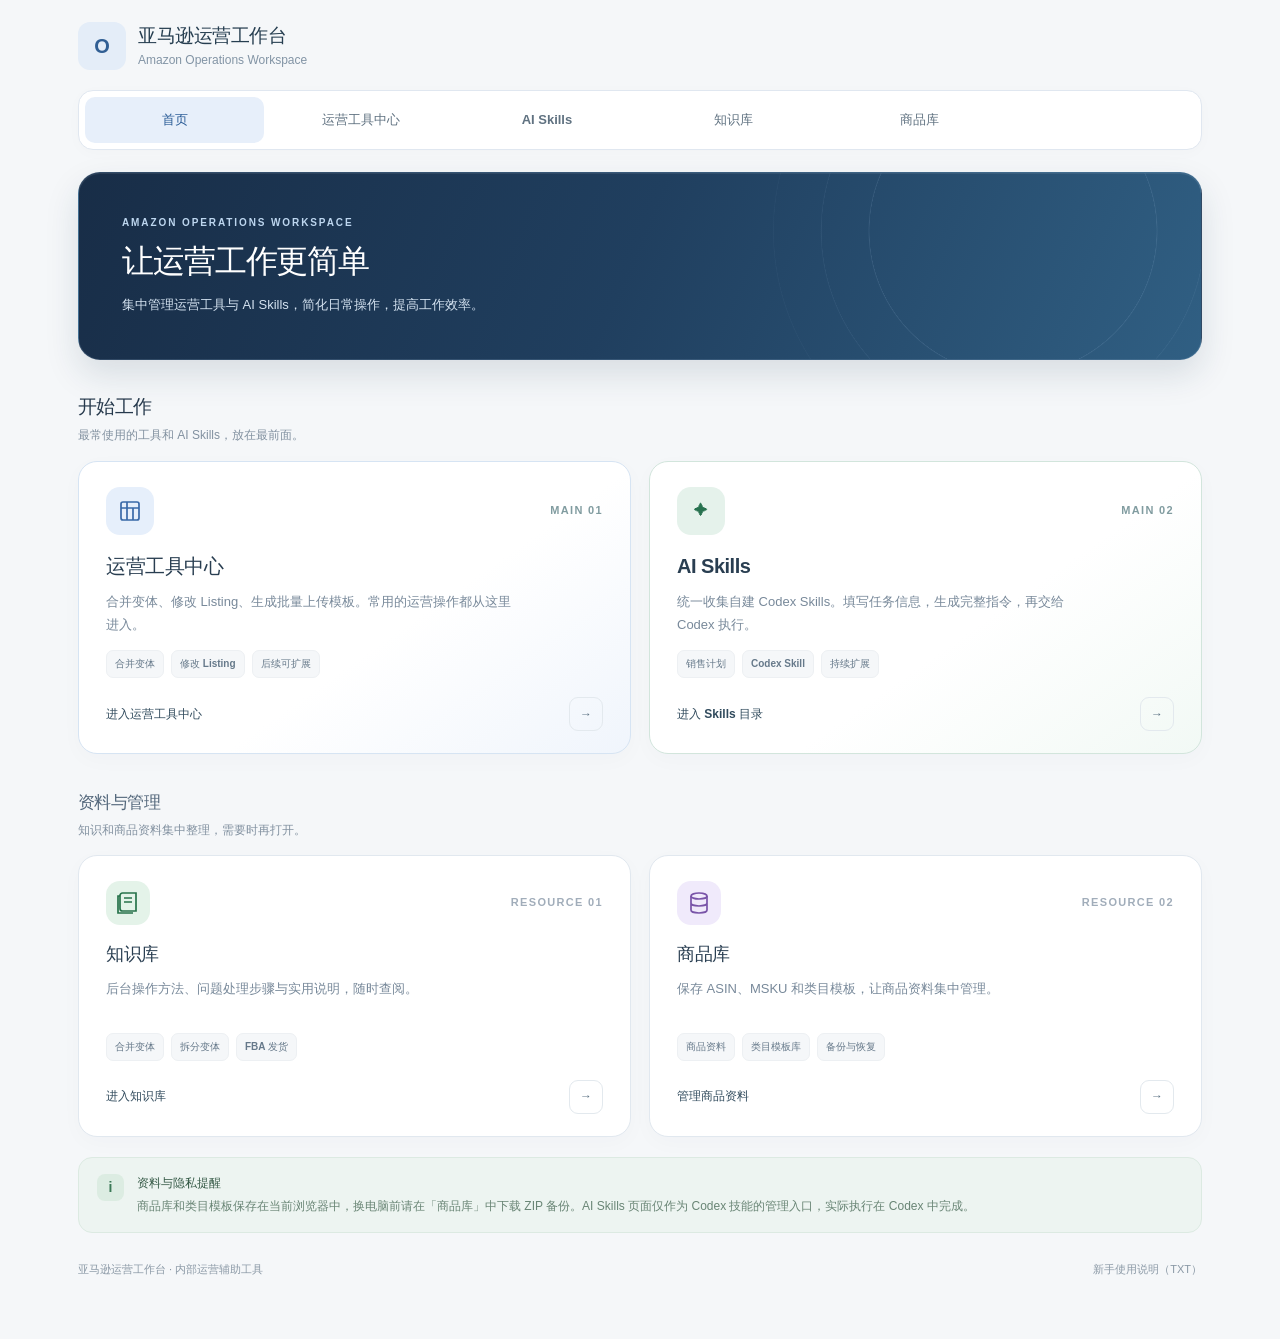
==== commit 7437fa15: "Remove AI chat and connection management UI" ====
--- a/index.html
+++ b/index.html
@@ -73,7 +73,6 @@
 
 </style>
 <link rel="stylesheet" href="./workspace-shell.css?v=workspace-brand-20261105-3"/>
-<link rel="stylesheet" href="./ai-chat.css"/>
 </head>
 <body>
 <main class="shell">
@@ -83,7 +82,6 @@
 <a href="./skills.html">AI Skills</a>
 <a href="./variation-guide.html">知识库</a>
 <a href="./listing.html?view=library" id="navLibrary">商品库</a>
-<a href="./ai-chat.html">AI 对话</a>
 </nav></header>
 <section class="hero workspace-home-hero" aria-labelledby="pageTitle">
   <div class="hero-main workspace-intro">
@@ -100,17 +98,6 @@
     <div class="flow-row"><span class="flow-icon">▤</span><span><strong>知识库</strong><small>操作方法与使用说明</small></span></div>
     <div class="flow-row"><span class="flow-icon">▱</span><span><strong>商品库</strong><small>ASIN、MSKU 与类目模板</small></span></div>
   </aside>
-</section>
-<section class="chat-card home-chat" aria-label="AI 运营助手">
-  <div class="chat-toolbar">
-    <div><strong>AI 运营助手</strong><span id="connectionStatus">正在检查本地后端…</span></div>
-    <div class="chat-toolbar-actions"><span class="model-badge">DeepSeek · deepseek-flash</span><button id="newChat" type="button" class="secondary-button">新建对话</button></div>
-  </div>
-  <div id="messages" class="messages" aria-live="polite"><div class="empty-state"><span class="empty-icon">✦</span><strong>欢迎使用 AI 运营助手</strong><p>可以从一个运营问题开始。当前对话不会读取商品库、销售计划、Skills 或 MCP 数据。</p></div></div>
-  <form id="chatForm" class="composer">
-    <textarea id="prompt" rows="3" maxlength="12000" placeholder="输入你的运营问题…（Enter 发送，Shift + Enter 换行）" required></textarea>
-    <div class="composer-foot"><span id="errorMessage" class="error" role="alert"></span><button id="sendButton" type="submit" class="send-button">发送 <span>↗</span></button></div>
-  </form>
 </section>
 <div class="section-heading"><div><h2>开始工作</h2><p>最常使用的工具和 AI Skills，放在最前面。</p></div></div>
 <section class="module-grid" aria-label="主要功能入口">
@@ -145,6 +132,6 @@
 <div class="info-strip"><span class="info-mark">i</span><div><strong>资料与隐私提醒</strong><p>商品库和类目模板保存在当前浏览器中，换电脑前请在「商品库」中下载 ZIP 备份。AI Skills 页面仅作为 Codex 技能的管理入口，实际执行在 Codex 中完成。</p></div></div>
 <footer class="footer"><span>亚马逊运营工作台 · 内部运营辅助工具</span><span><a href="./使用说明.txt" download="亚马逊运营工作台-新手使用说明.txt">新手使用说明（TXT）</a></span></footer>
 </main>
-<script src="./ai-chat.js"></script>
 </body>
 </html>
+
